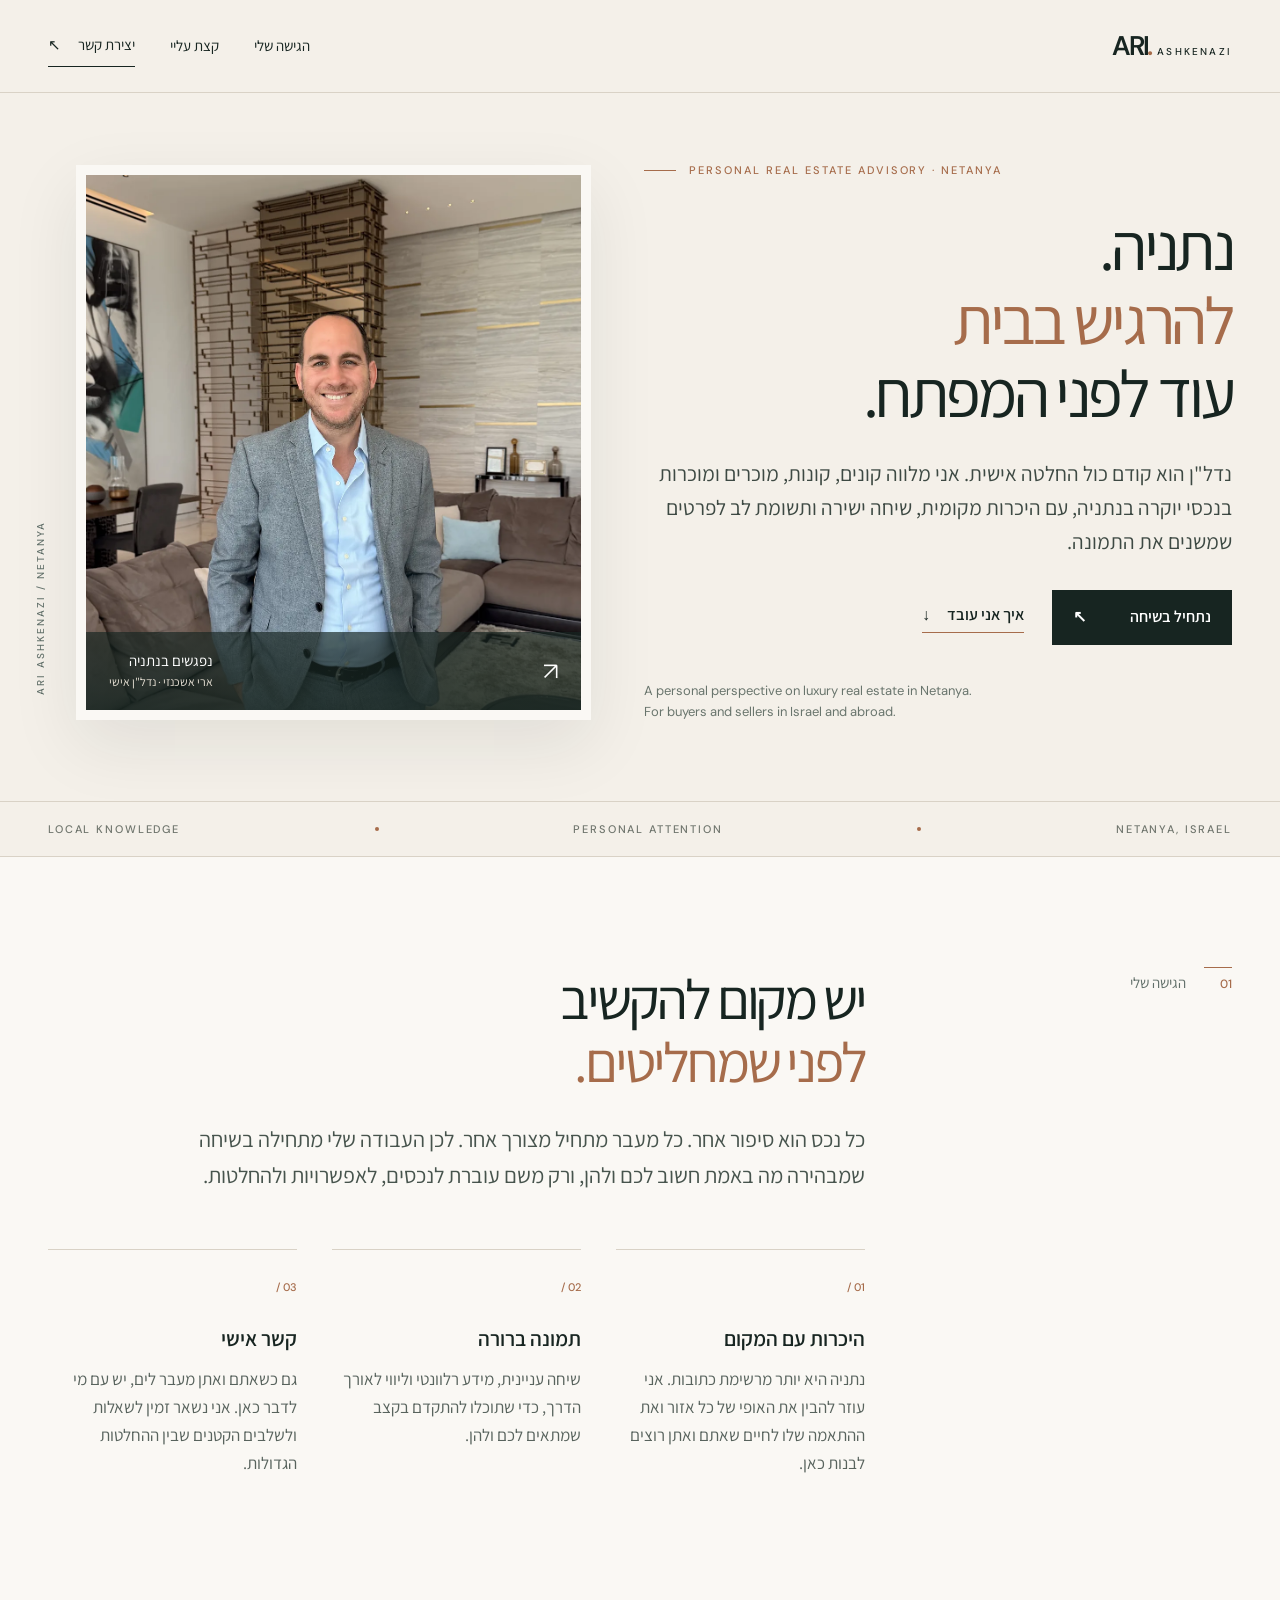
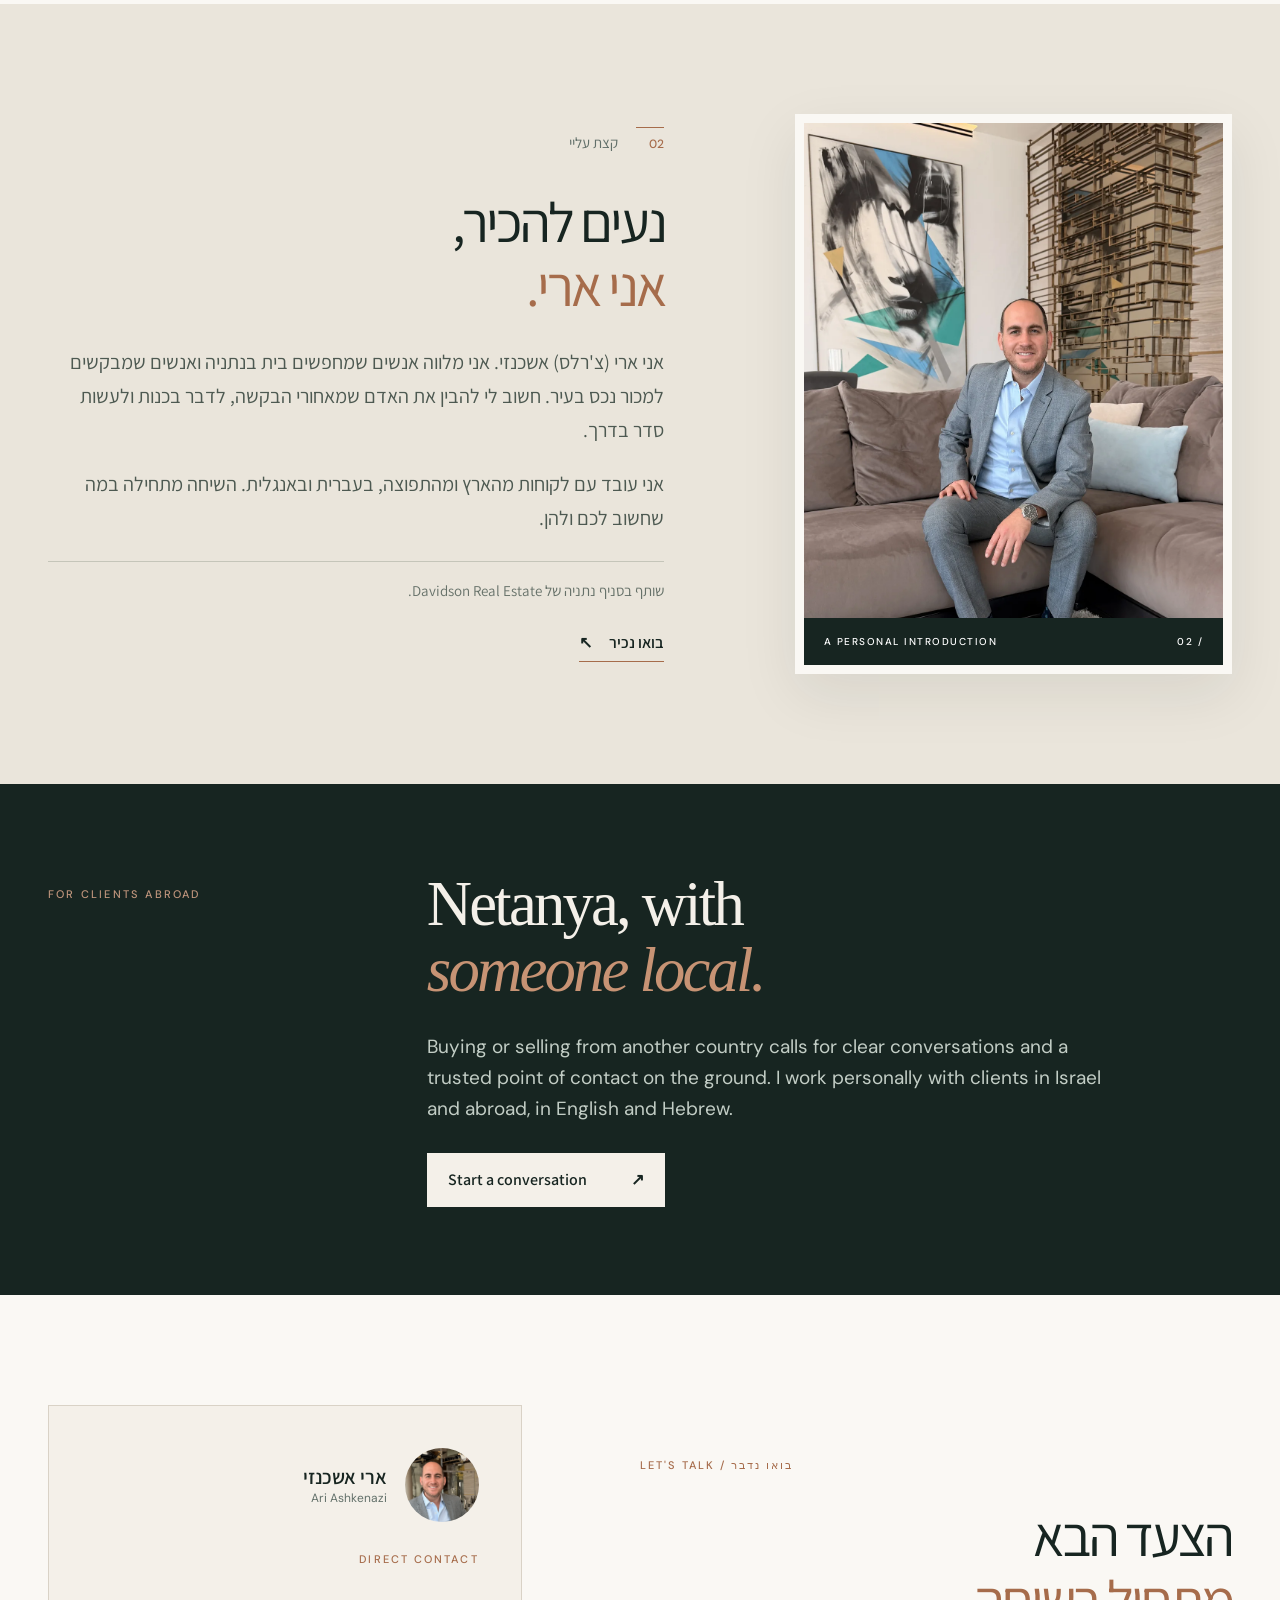
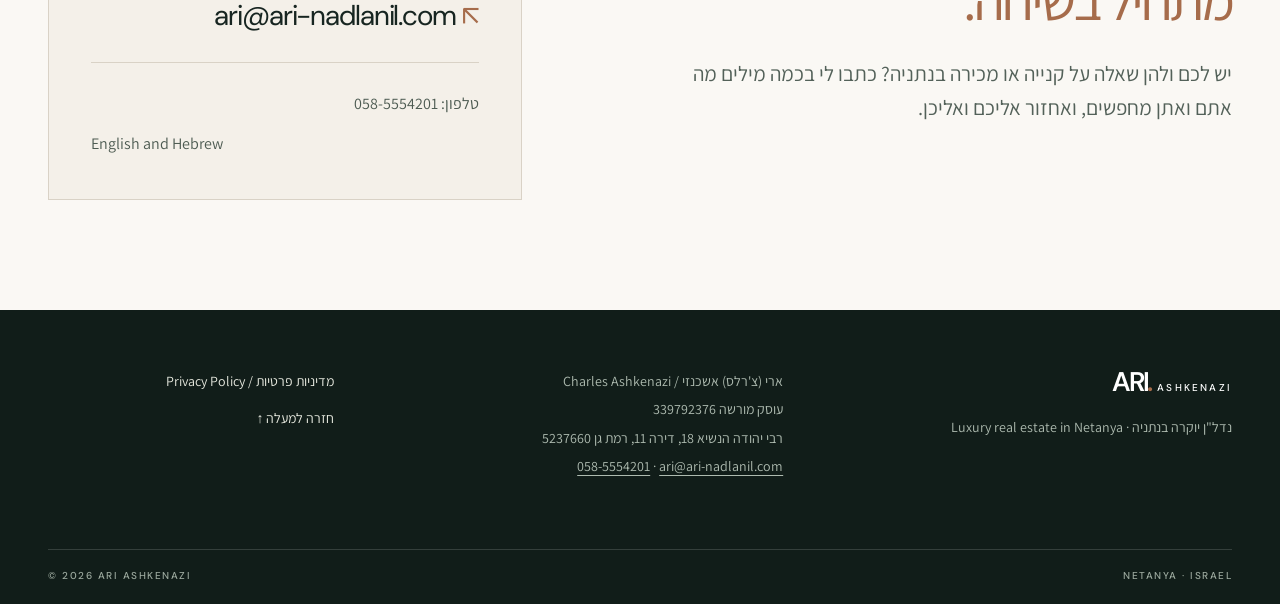
==== index.html @ 171559a0 "Initial site: ari-nadlanil.com (index, privacy, assets)" ====
<!doctype html>
<html lang="he" dir="rtl">
<head>
  <meta charset="utf-8">
  <meta name="viewport" content="width=device-width, initial-scale=1">
  <meta name="theme-color" content="#172521">
  <meta name="description" content="ארי (צ'רלס) אשכנזי - ליווי אישי בקנייה ובמכירה של נדל״ן יוקרה בנתניה. Charles Ashkenazi, luxury real estate in Netanya.">
  <title>ארי אשכנזי | נדל"ן יוקרה בנתניה</title>
  <link rel="stylesheet" href="assets/site.css">
</head>
<body>
  <a class="skip" href="#main">דילוג לתוכן</a>
  <header class="site-header">
    <div class="shell nav">
      <a class="wordmark" href="index.html" aria-label="ארי אשכנזי, עמוד הבית"><span>ARI<span class="mark-dot">.</span></span><small>ASHKENAZI</small></a>
      <nav aria-label="ניווט ראשי"><a href="#approach">הגישה שלי</a><a href="#about">קצת עליי</a><a href="#contact" class="nav-contact">יצירת קשר <span aria-hidden="true">↖</span></a></nav>
    </div>
  </header>

  <main id="main">
    <section class="hero shell" aria-labelledby="hero-title">
      <div class="hero-copy">
        <p class="eyebrow"><span class="eyebrow-line"></span> PERSONAL REAL ESTATE ADVISORY · NETANYA</p>
        <h1 id="hero-title">נתניה.<br><em>להרגיש בבית</em><br>עוד לפני המפתח.</h1>
        <p class="lead">נדל"ן הוא קודם כול החלטה אישית. אני מלווה קונים, קונות, מוכרים ומוכרות בנכסי יוקרה בנתניה, עם היכרות מקומית, שיחה ישירה ותשומת לב לפרטים שמשנים את התמונה.</p>
        <div class="hero-actions"><a class="button button-dark" href="mailto:ari@ari-nadlanil.com?subject=פנייה%20מאתר%20ארי%20אשכנזי">נתחיל בשיחה <span aria-hidden="true">↖</span></a><a class="text-link" href="#approach">איך אני עובד <span aria-hidden="true">↓</span></a></div>
        <p class="hero-english" lang="en" dir="ltr">A personal perspective on luxury real estate in Netanya.<br>For buyers and sellers in Israel and abroad.</p>
      </div>
      <div class="hero-art">
        <div class="photo-frame coast-frame">
          <img src="assets/ari-hero.webp" alt="ארי אשכנזי עומד ומחייך בחלל מגורים" width="1125" height="2000" fetchpriority="high">
          <div class="frame-caption"><span class="frame-icon" aria-hidden="true">↗</span><span>נפגשים בנתניה<br><small>ארי אשכנזי · נדל"ן אישי</small></span></div>
        </div>
        <div class="vertical-note" aria-hidden="true">ARI ASHKENAZI / NETANYA</div>
      </div>
    </section>

    <div class="ticker" aria-hidden="true"><div class="shell"><span>LOCAL KNOWLEDGE</span><i></i><span>PERSONAL ATTENTION</span><i></i><span>NETANYA, ISRAEL</span></div></div>

    <section class="intro section-pad" id="approach">
      <div class="shell intro-grid">
        <div class="section-label"><span>01</span><span>הגישה שלי</span></div>
        <div>
          <h2>יש מקום להקשיב<br><em>לפני שמחליטים.</em></h2>
          <p class="section-lead">כל נכס הוא סיפור אחר. כל מעבר מתחיל מצורך אחר. לכן העבודה שלי מתחילה בשיחה שמבהירה מה באמת חשוב לכם ולהן, ורק משם עוברת לנכסים, לאפשרויות ולהחלטות.</p>
          <div class="principles">
            <article><span class="principle-no">01 /</span><h3>היכרות עם המקום</h3><p>נתניה היא יותר מרשימת כתובות. אני עוזר להבין את האופי של כל אזור ואת ההתאמה שלו לחיים שאתם ואתן רוצים לבנות כאן.</p></article>
            <article><span class="principle-no">02 /</span><h3>תמונה ברורה</h3><p>שיחה עניינית, מידע רלוונטי וליווי לאורך הדרך, כדי שתוכלו להתקדם בקצב שמתאים לכם ולהן.</p></article>
            <article><span class="principle-no">03 /</span><h3>קשר אישי</h3><p>גם כשאתם ואתן מעבר לים, יש עם מי לדבר כאן. אני נשאר זמין לשאלות ולשלבים הקטנים שבין ההחלטות הגדולות.</p></article>
          </div>
        </div>
      </div>
    </section>

    <section class="about section-pad" id="about">
      <div class="shell about-grid">
        <div class="portrait-frame"><img src="assets/ari-about.webp" alt="ארי אשכנזי יושב בחלל מגורים" width="1125" height="2000" loading="lazy" decoding="async"><div class="portrait-foot">A PERSONAL INTRODUCTION <span>02 /</span></div></div>
        <div class="about-copy"><div class="section-label"><span>02</span><span>קצת עליי</span></div><h2>נעים להכיר,<br><em>אני ארי.</em></h2><p>אני ארי (צ'רלס) אשכנזי. אני מלווה אנשים שמחפשים בית בנתניה ואנשים שמבקשים למכור נכס בעיר. חשוב לי להבין את האדם שמאחורי הבקשה, לדבר בכנות ולעשות סדר בדרך.</p><p>אני עובד עם לקוחות מהארץ ומהתפוצה, בעברית ובאנגלית. השיחה מתחילה במה שחשוב לכם ולהן.</p><p class="affiliation">שותף בסניף נתניה של Davidson Real Estate.</p><a class="text-link" href="mailto:ari@ari-nadlanil.com?subject=היכרות%20עם%20ארי">בואו נכיר <span aria-hidden="true">↖</span></a></div>
      </div>
    </section>

    <section class="english-panel" lang="en" dir="ltr"><div class="shell english-grid"><span class="english-kicker">FOR CLIENTS ABROAD</span><div><h2>Netanya, with<br><em>someone local.</em></h2><p>Buying or selling from another country calls for clear conversations and a trusted point of contact on the ground. I work personally with clients in Israel and abroad, in English and Hebrew.</p><a href="mailto:ari@ari-nadlanil.com?subject=Netanya%20real%20estate%20inquiry" class="button button-light">Start a conversation <span aria-hidden="true">↗</span></a></div></div></section>

    <section class="contact section-pad" id="contact"><div class="shell contact-grid"><div><p class="eyebrow">LET'S TALK / בואו נדבר</p><h2>הצעד הבא<br><em>מתחיל בשיחה.</em></h2><p>יש לכם ולהן שאלה על קנייה או מכירה בנתניה? כתבו לי בכמה מילים מה אתם ואתן מחפשים, ואחזור אליכם ואליכן.</p></div><div class="contact-card"><div class="contact-person"><img src="assets/ari-contact.webp" alt="פורטרט של ארי אשכנזי" width="1350" height="1800" loading="lazy" decoding="async"><div><strong>ארי אשכנזי</strong><span lang="en">Ari Ashkenazi</span></div></div><span class="contact-card-label">DIRECT CONTACT</span><a class="contact-email" href="mailto:ari@ari-nadlanil.com">ari@ari-nadlanil.com <span aria-hidden="true">↖</span></a><div class="contact-rule"></div><span>טלפון: <a href="tel:+972585554201" dir="ltr">058-5554201</a></span><span lang="en" dir="ltr">English and Hebrew</span></div></div></section>
  </main>

  <footer class="site-footer"><div class="shell footer-grid"><div><a class="wordmark footer-mark" href="index.html"><span>ARI<span class="mark-dot">.</span></span><small>ASHKENAZI</small></a><p>נדל"ן יוקרה בנתניה · Luxury real estate in Netanya</p></div><div class="footer-legal"><p>ארי (צ'רלס) אשכנזי / Charles Ashkenazi</p><p>עוסק מורשה 339792376</p><p>רבי יהודה הנשיא 18, דירה 11, רמת גן 5237660</p><p><a href="mailto:ari@ari-nadlanil.com">ari@ari-nadlanil.com</a> · <a href="tel:+972585554201" dir="ltr">058-5554201</a></p></div><div class="footer-links"><a href="privacy.html">מדיניות פרטיות / Privacy Policy</a><a href="#main">חזרה למעלה ↑</a></div></div><div class="shell footer-bottom"><span>© 2026 ARI ASHKENAZI</span><span>NETANYA · ISRAEL</span></div></footer>
</body>
</html>
---- assets/site.css ----
@import url('https://fonts.googleapis.com/css2?family=Assistant:wght@300;400;500;600;700&family=DM+Sans:wght@400;500;600&display=swap');
:root{--paper:#f4f0e9;--paper2:#eae5db;--ink:#172521;--muted:#62706a;--copper:#a66c4b;--line:#d9d2c6;--white:#faf8f4}
*{box-sizing:border-box}
html{scroll-behavior:smooth}
body{margin:0;background:var(--paper);color:var(--ink);font:400 18px/1.65 Assistant,Arial,sans-serif;-webkit-font-smoothing:antialiased}
a{color:inherit;text-decoration:none}
a:focus-visible{outline:2px solid var(--copper);outline-offset:5px}
.skip{position:absolute;right:10px;top:-60px;z-index:20;background:var(--ink);color:#fff;padding:8px 14px}.skip:focus{top:10px}
.shell{width:min(100% - 96px,1336px);margin-inline:auto}
.site-header{border-bottom:1px solid var(--line);background:var(--paper);position:relative;z-index:2}
.nav{height:92px;display:flex;align-items:center;justify-content:space-between;gap:24px}
.wordmark{display:inline-flex;align-items:baseline;gap:6px;direction:ltr;font:600 27px/.9 'DM Sans',Arial,sans-serif;letter-spacing:-.085em;white-space:nowrap}
.wordmark small{font-size:10px;letter-spacing:.22em;font-weight:500;align-self:flex-end;margin-bottom:2px}
.mark-dot{color:var(--copper)}
.nav nav{display:flex;align-items:center;gap:35px;font-size:15px}.nav nav a:hover,.text-link:hover,.footer-links a:hover{text-decoration:underline;text-underline-offset:5px}
.nav-contact{border-bottom:1px solid var(--ink);padding:8px 0}.nav-contact span,.button span,.text-link span{margin-inline-start:14px}
.hero{display:grid;grid-template-columns:1.04fr .96fr;min-height:690px;gap:4.5%;align-items:center;padding-block:70px 78px}
.hero-copy{max-width:650px}.eyebrow{font:500 11px/1.4 'DM Sans',Arial,sans-serif;letter-spacing:.18em;direction:ltr;text-align:right;display:flex;align-items:center;gap:13px;color:var(--copper);margin:0 0 31px}.eyebrow-line{display:inline-block;width:32px;height:1px;background:var(--copper)}
h1,h2,h3,p{margin-top:0}h1,h2{font-weight:400;letter-spacing:-.055em}h1{font-size:clamp(58px,5.2vw,88px);line-height:1.1;margin-bottom:28px}h1 em,h2 em{font-style:normal;color:var(--copper)}
.lead{font-size:clamp(19px,1.65vw,23px);line-height:1.6;max-width:590px;color:#3d4943;margin-bottom:32px}
.hero-actions{display:flex;align-items:center;gap:28px;flex-wrap:wrap}.button{display:inline-flex;align-items:center;justify-content:space-between;gap:30px;padding:14px 21px;min-height:54px;font-size:16px;font-weight:600;transition:transform .2s,background .2s}.button:hover{transform:translateY(-2px)}.button-dark{background:var(--ink);color:#fff}.button-dark:hover{background:#30433b}.button-light{background:var(--paper);color:var(--ink)}.text-link{font-size:16px;font-weight:600;border-bottom:1px solid var(--copper);padding-bottom:4px}.hero-english{font:400 13px/1.65 'DM Sans',Arial,sans-serif;color:#69756d;margin:35px 0 0}
.hero-art{position:relative;padding-inline-end:28px}.photo-frame{height:555px;background:#d8d2c6;position:relative;overflow:hidden;border:10px solid var(--white);box-shadow:0 24px 65px #17252116}.photo-frame>img{width:100%;height:100%;display:block;object-fit:cover;object-position:center 45%}.frame-top{position:absolute;z-index:1;top:20px;left:22px;right:22px;display:flex;justify-content:space-between;font:500 10px 'DM Sans',Arial,sans-serif;letter-spacing:.13em;color:#fff;text-shadow:0 1px 4px #17252199;direction:ltr}.frame-caption{position:absolute;bottom:0;right:0;left:0;display:flex;align-items:center;justify-content:space-between;padding:19px 23px;background:linear-gradient(0deg,#172521d9,#172521ab);color:#fff;font-size:15px;line-height:1.35}.frame-caption small{color:#e4ded2;font-size:12px}.frame-icon{font:300 25px 'DM Sans',Arial,sans-serif}.vertical-note{position:absolute;left:-14px;bottom:25px;writing-mode:vertical-rl;transform:rotate(180deg);font:500 10px 'DM Sans',Arial,sans-serif;letter-spacing:.2em;color:var(--muted)}
.ticker{border-block:1px solid var(--line)}.ticker .shell{display:flex;align-items:center;justify-content:space-between;gap:20px;padding-block:20px;direction:ltr;font:500 11px 'DM Sans',Arial,sans-serif;letter-spacing:.17em;color:#6f756d}.ticker i{height:4px;width:4px;background:var(--copper);border-radius:50%}
.section-pad{padding-block:110px}.intro{background:var(--white)}.intro-grid{display:grid;grid-template-columns:25% 1fr;gap:6%}.section-label{display:flex;gap:18px;align-items:baseline;font-size:15px;color:var(--muted)}.section-label span:first-child{font:500 12px 'DM Sans',Arial,sans-serif;color:var(--copper);border-top:1px solid var(--copper);padding-top:8px;min-width:28px}
h2{font-size:clamp(48px,4.4vw,72px);line-height:1.13;margin-bottom:27px}.section-lead{font-size:22px;line-height:1.65;max-width:720px;color:#47544d}.principles{display:grid;grid-template-columns:repeat(3,1fr);gap:35px;margin-top:55px}.principles article{border-top:1px solid var(--line);padding-top:20px}.principle-no{font:500 11px 'DM Sans',Arial,sans-serif;color:var(--copper)}.principles h3{font-size:21px;font-weight:600;margin:23px 0 8px}.principles p{font-size:17px;color:#58635d;line-height:1.65}
.about{background:var(--paper2)}.about-grid{display:grid;grid-template-columns:.83fr 1.17fr;align-items:center;gap:11%}.portrait-frame{height:560px;background:#c5cabd;border:9px solid var(--white);box-shadow:0 20px 55px #17252116;display:flex;flex-direction:column;justify-content:space-between}.portrait-frame>img{display:block;width:100%;min-height:0;flex:1;object-fit:cover;object-position:center 34%}.portrait-foot{display:flex;justify-content:space-between;background:var(--ink);color:#fff;padding:17px 20px;direction:ltr;font:500 10px 'DM Sans',Arial,sans-serif;letter-spacing:.15em}.about-copy{max-width:650px}.about-copy .section-label{margin-bottom:35px}.about-copy p{font-size:20px;line-height:1.7;color:#4d5951}.about-copy .affiliation{font-size:15px;color:#667169;border-top:1px solid #c5c5b9;padding-top:16px;margin-top:26px}.about-copy .text-link{display:inline-block;margin-top:12px}
.english-panel{background:var(--ink);color:#f4f0e9;padding-block:88px}.english-grid{display:grid;grid-template-columns:27% 1fr;gap:5%}.english-kicker{font:500 11px 'DM Sans',Arial,sans-serif;letter-spacing:.2em;color:#bf957c;margin-top:15px}.english-panel h2{font:400 clamp(48px,4.9vw,76px)/1.05 Georgia,serif;letter-spacing:-.045em}.english-panel h2 em{color:#c79374;font-style:italic}.english-panel p{font:400 19px/1.65 'DM Sans',Arial,sans-serif;color:#c2cdc5;max-width:700px;margin-bottom:28px}
.contact{background:var(--white)}.contact-grid{display:grid;grid-template-columns:1fr .8fr;gap:10%;align-items:center}.contact h2{margin-bottom:25px}.contact p:not(.eyebrow){font-size:21px;color:#536159;max-width:570px}.contact-card{background:var(--paper);border:1px solid var(--line);padding:42px;display:flex;flex-direction:column;gap:13px;color:#4c5a51;font-size:16px}.contact-person{display:flex;align-items:center;gap:18px;margin-bottom:17px}.contact-person img{display:block;width:74px;height:74px;object-fit:cover;object-position:center 18%;border-radius:50%}.contact-person div{display:flex;flex-direction:column;line-height:1.25}.contact-person strong{font-size:20px;font-weight:600;color:var(--ink)}.contact-person span{font:400 12px 'DM Sans',Arial,sans-serif;color:var(--muted)}.contact-card-label{font:500 11px 'DM Sans',Arial,sans-serif;letter-spacing:.19em;color:var(--copper);margin-bottom:18px}.contact-email{font:400 clamp(18px,2.2vw,29px) 'DM Sans',Arial,sans-serif;letter-spacing:-.04em;overflow-wrap:anywhere;color:var(--ink);direction:ltr;text-align:right}.contact-email span{color:var(--copper)}.contact-rule{height:1px;background:var(--line);margin:15px 0}
.site-footer{background:#111d19;color:#e7e9df;padding:60px 0 22px}.footer-grid{display:grid;grid-template-columns:1.1fr 1.1fr .8fr;gap:55px}.footer-mark{color:#fff}.footer-grid p{font-size:14px;line-height:1.6;color:#aebbb0;margin:16px 0 0}.footer-legal p{margin:0 0 6px}.footer-legal a{text-decoration:underline;text-underline-offset:4px}.footer-links{display:flex;flex-direction:column;align-items:flex-start;gap:14px;font-size:14px}.footer-bottom{display:flex;justify-content:space-between;border-top:1px solid #ffffff26;margin-top:65px;padding-top:19px;font:500 10px 'DM Sans',Arial,sans-serif;letter-spacing:.15em;color:#9ca99e;direction:ltr}
.policy-hero{background:var(--ink);color:var(--white);padding:68px 0}.policy-hero-grid{display:grid;grid-template-columns:minmax(0,1fr) 185px;gap:65px;align-items:center}.policy-hero-grid>img{display:block;width:185px;height:245px;object-fit:cover;object-position:center 21%;border:5px solid #faf8f422}.policy-hero .eyebrow{color:#c79374}.policy-hero h1{margin-bottom:14px}.policy-hero p:not(.eyebrow){font-size:21px;color:#bdc9bf}.policy-lang{display:flex;gap:20px;margin-top:35px}.policy-lang a{border-bottom:1px solid #c79374;padding-bottom:4px;font-size:15px}.policy-content{padding-block:85px}.policy-content section{display:grid;grid-template-columns:25% 1fr;gap:6%;padding-bottom:85px}.policy-content section+section{border-top:1px solid var(--line);padding-top:85px}.policy-text{max-width:770px}.policy-text h2{font-size:43px;margin-bottom:2px}.policy-text h3{font-size:22px;font-weight:600;margin:34px 0 7px}.policy-text p{font-size:18px;line-height:1.75;color:#45524a;margin-bottom:15px}.policy-text a{text-decoration:underline;text-underline-offset:4px;color:#745039}.policy-date{color:#778279!important;font-size:15px!important;margin-bottom:32px!important}.policy-content #english .policy-text{font-family:'DM Sans',Arial,sans-serif}.policy-content #english .policy-text h2{font-family:Georgia,serif}.policy-content #english .policy-text h3{font-size:19px}.policy-content #english .policy-text p{font-size:16px}
@media(max-width:900px){.shell{width:min(100% - 48px,700px)}.nav{height:76px}.nav nav{gap:20px}.nav nav a:not(.nav-contact){display:none}.hero{grid-template-columns:1fr;gap:38px;padding-block:66px}.hero-copy{max-width:680px}.hero-art{padding-inline-end:15px}.photo-frame{height:470px}.intro-grid,.about-grid,.english-grid,.contact-grid,.policy-content section{grid-template-columns:1fr;gap:32px}.principles{gap:20px}.about-grid{gap:45px}.portrait-frame{max-width:550px}.footer-grid{grid-template-columns:1fr 1fr}.footer-links{grid-column:span 2;flex-direction:row}.section-pad{padding-block:80px}}
@media(max-width:600px){body{font-size:17px}.shell{width:calc(100% - 40px)}.nav{height:68px}.wordmark{font-size:23px}.wordmark small{font-size:8px}.nav nav{font-size:13px}.nav-contact span{margin-inline-start:4px}.hero{padding-block:43px 54px;gap:34px;min-height:0}.eyebrow{font-size:9px;letter-spacing:.13em;margin-bottom:23px}.eyebrow-line{width:20px}h1{font-size:clamp(49px,12.1vw,67px);line-height:1.08;margin-bottom:22px}.lead{font-size:19px;line-height:1.55}.hero-actions{gap:19px}.hero-english{font-size:12px;margin-top:28px}.hero-art{padding-inline-end:10px}.photo-frame{height:450px;border-width:6px}.frame-top{top:13px;left:12px;right:12px;font-size:8px}.frame-caption{padding:12px 14px;font-size:13px}.frame-caption small{font-size:11px}.vertical-note{font-size:8px;left:-9px}.ticker .shell{justify-content:center;padding-block:15px}.ticker span:nth-of-type(2),.ticker span:nth-of-type(3),.ticker i{display:none}.section-pad{padding-block:66px}.section-label{font-size:14px}h2{font-size:clamp(43px,10vw,58px)}.section-lead{font-size:19px}.principles{grid-template-columns:1fr;margin-top:31px;gap:12px}.principles h3{margin:12px 0 4px}.principles p{margin-bottom:8px}.portrait-frame{height:520px}.about-copy p{font-size:18px}.english-panel{padding-block:66px}.english-panel h2{font-size:50px}.english-panel p{font-size:16px}.contact p:not(.eyebrow){font-size:19px}.contact-card{padding:25px}.contact-email{font-size:18px}.footer-grid{grid-template-columns:1fr;gap:28px}.footer-links{grid-column:auto;flex-direction:column}.footer-bottom{margin-top:40px}.policy-hero{padding:45px 0}.policy-hero-grid{grid-template-columns:minmax(0,1fr) 85px;gap:15px}.policy-hero-grid>img{width:85px;height:125px;border-width:3px}.policy-hero h1{font-size:44px}.policy-hero p:not(.eyebrow){font-size:16px}.policy-content{padding-block:55px}.policy-content section{gap:22px;padding-bottom:60px}.policy-content section+section{padding-top:60px}.policy-text h2{font-size:37px}.policy-text h3{font-size:20px}.policy-text p{font-size:17px}.policy-content #english .policy-text p{font-size:15px}}
@media(prefers-reduced-motion:reduce){html{scroll-behavior:auto}.button{transition:none}}
@media(max-width:600px){.hero-art{order:-1}}
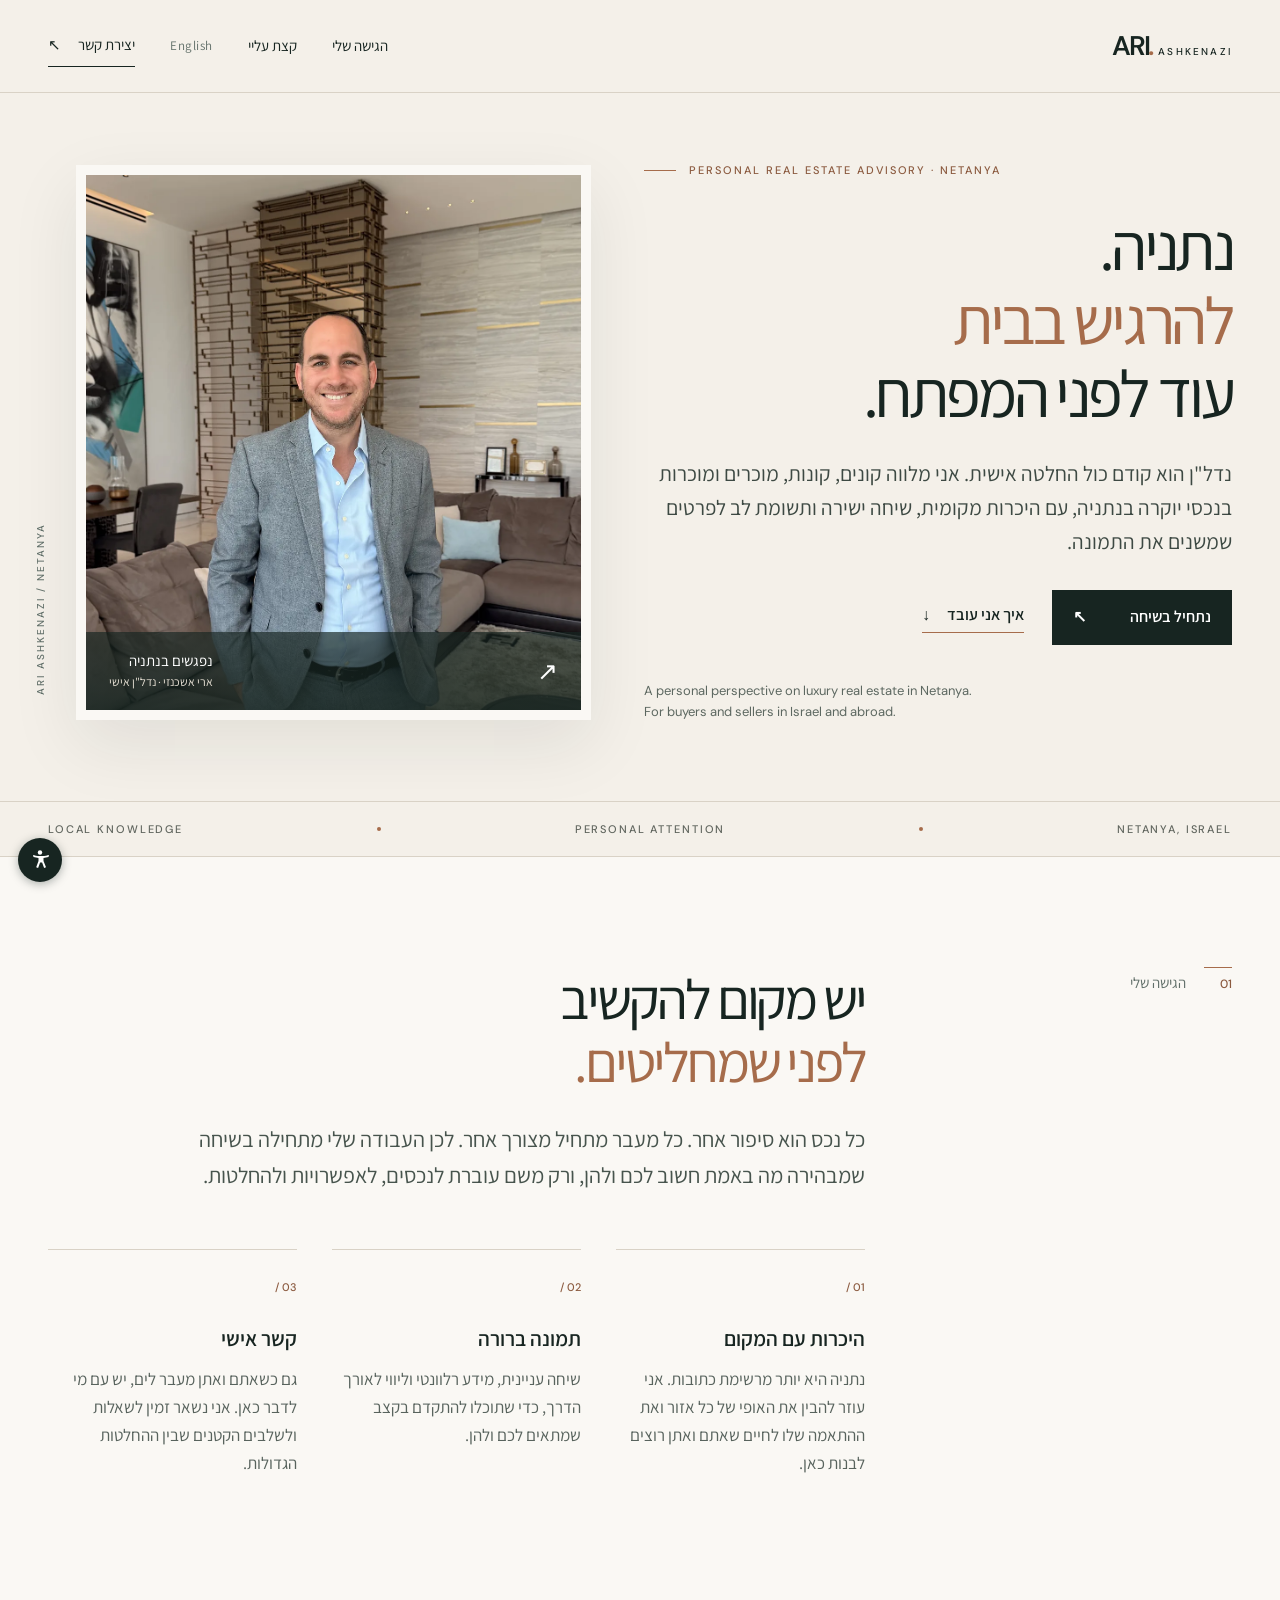
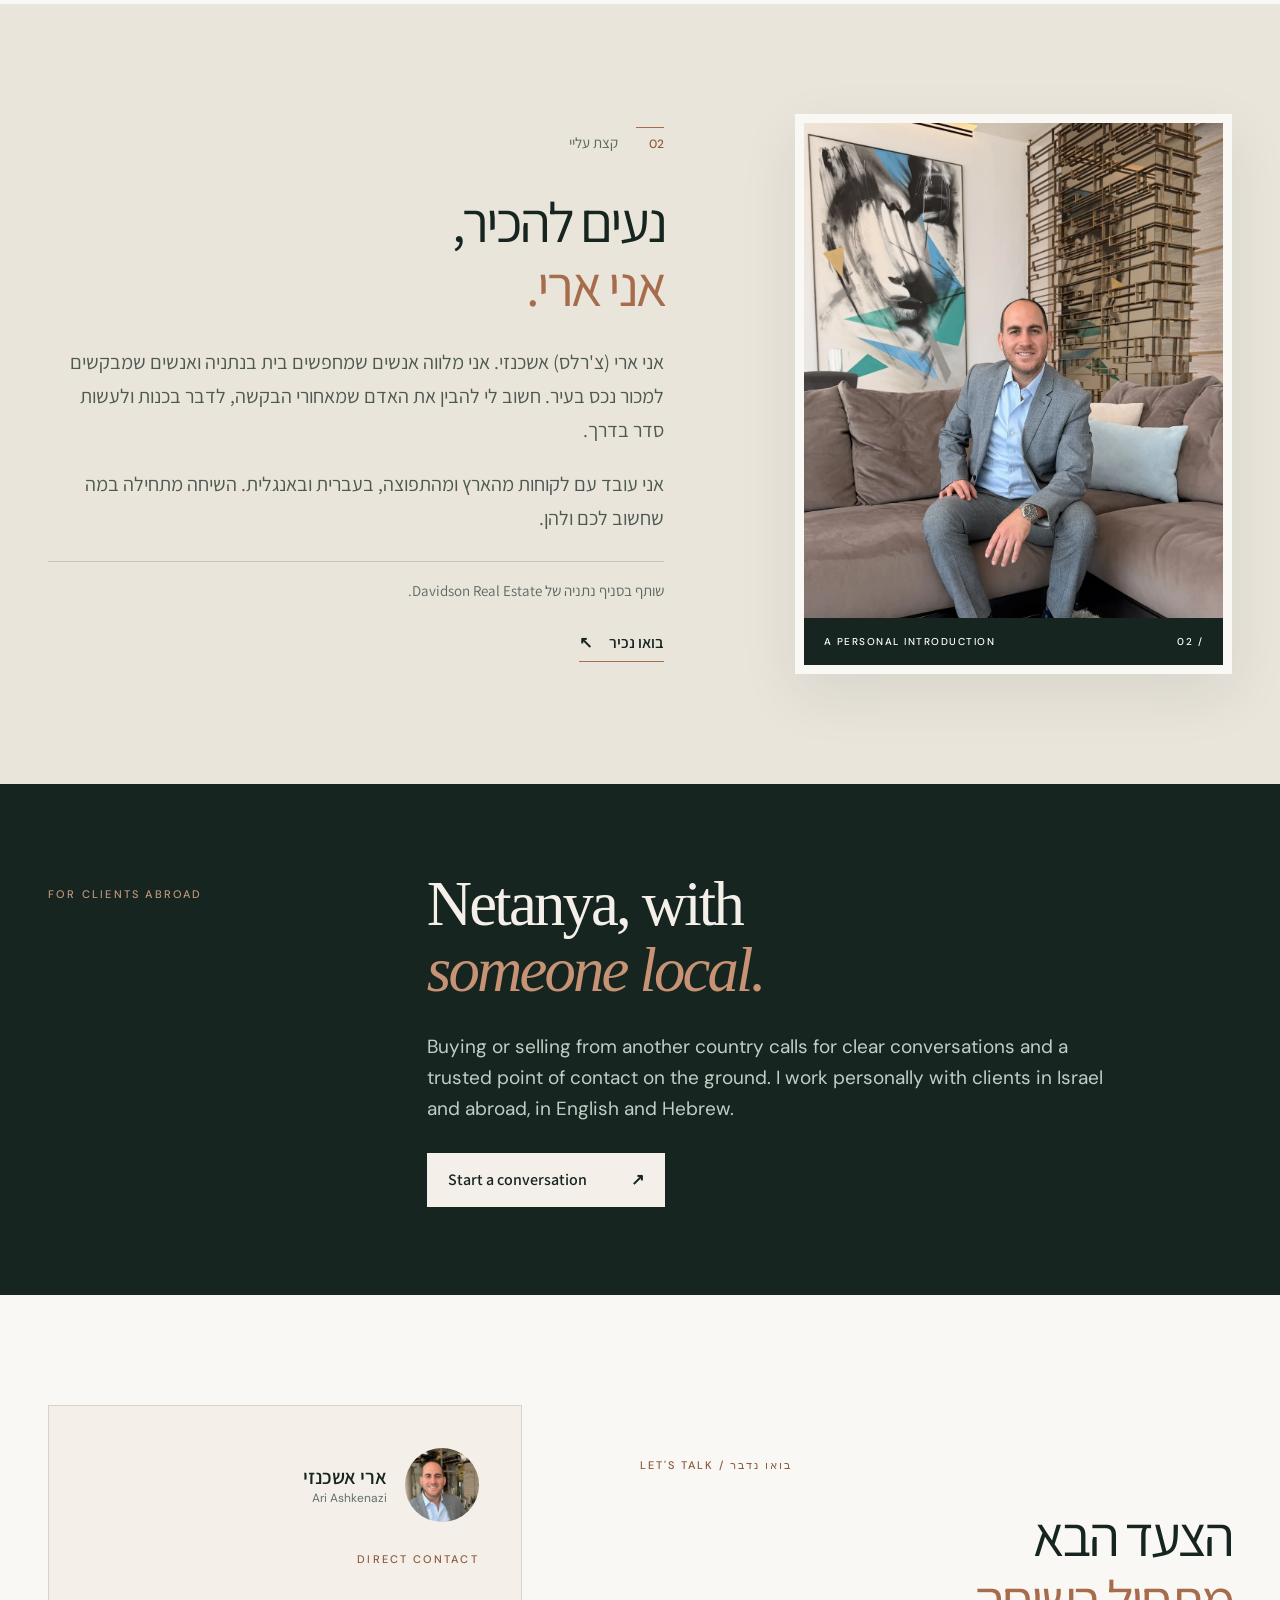
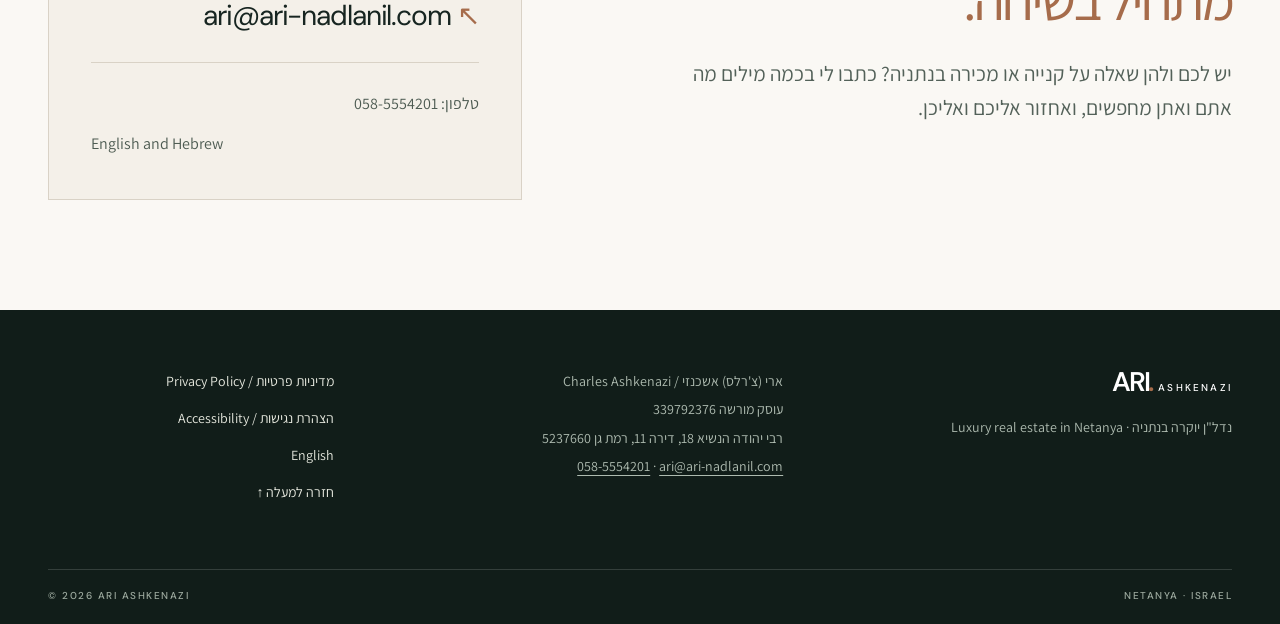
==== commit 7a7f20bd: "Site v2 phase A: English page, accessibility statement, privacy update, local fonts, 404, sitemap, r" ====
--- a/index.html
+++ b/index.html
@@ -6,14 +6,173 @@
   <meta name="theme-color" content="#172521">
   <meta name="description" content="ארי (צ'רלס) אשכנזי - ליווי אישי בקנייה ובמכירה של נדל״ן יוקרה בנתניה. Charles Ashkenazi, luxury real estate in Netanya.">
   <title>ארי אשכנזי | נדל"ן יוקרה בנתניה</title>
+  <link rel="canonical" href="https://ari-nadlanil.com/">
+  <link rel="alternate" hreflang="he" href="https://ari-nadlanil.com/">
+  <link rel="alternate" hreflang="en" href="https://ari-nadlanil.com/en/">
+  <link rel="alternate" hreflang="x-default" href="https://ari-nadlanil.com/">
+  <meta property="og:type" content="website">
+  <meta property="og:site_name" content="Ari Ashkenazi">
+  <meta property="og:title" content="ארי אשכנזי | נדל&quot;ן יוקרה בנתניה">
+  <meta property="og:description" content="נתניה. להרגיש בבית עוד לפני המפתח. ליווי אישי בקנייה ובמכירה של נדל&quot;ן יוקרה בנתניה.">
+  <meta property="og:url" content="https://ari-nadlanil.com/">
+  <meta property="og:image" content="https://ari-nadlanil.com/assets/ari-hero.webp">
+  <meta property="og:locale" content="he_IL">
+  <meta property="og:locale:alternate" content="en_US">
+  <script type="application/ld+json">
+  {
+    "@context": "https://schema.org",
+    "@type": "RealEstateAgent",
+    "name": "ארי (צ'רלס) אשכנזי",
+    "alternateName": "Ari (Charles) Ashkenazi",
+    "url": "https://ari-nadlanil.com/",
+    "image": "https://ari-nadlanil.com/assets/ari-hero.webp",
+    "email": "ari@ari-nadlanil.com",
+    "telephone": "+972-58-555-4201",
+    "areaServed": {"@type": "City", "name": "Netanya", "containedInPlace": {"@type": "Country", "name": "Israel"}},
+    "knowsLanguage": ["he", "en"],
+    "address": {"@type": "PostalAddress", "streetAddress": "רבי יהודה הנשיא 18, דירה 11", "addressLocality": "רמת גן", "postalCode": "5237660", "addressCountry": "IL"}
+  }
+  </script>
   <link rel="stylesheet" href="assets/site.css">
+<!-- AIOS 20/10/2026: negishut v1.0.0 (Brain, 3e2d01d3f9) with site colors; EN pages get English labels and ltr.
+     ═══════════════════════════════════════════════════════════════════
+     ערכת נגישות לדפי נחיתה - קטע הקוד שמדביקים בכל דף
+     מדביקים פעם אחת בתוך <head> של כל דף באתר.
+     אחרי הרצת setup.py השתמשו בקובץ output/a11y-snippet-ready.html
+
+     Zero-impact by default (Eden's directive, page-standard.md):
+     - Regular visitors see ONLY a small round a11y button (bottom-left).
+     - Focus outline appears via :focus-visible - keyboard users only.
+     - Skip-link hidden until keyboard-focused.
+     - All visual adjustments (text size / contrast / links / motion /
+       readable font) apply ONLY when chosen; saved in localStorage.
+     - The menu links to the accessibility statement (legal requirement).
+     ═══════════════════════════════════════════════════════════════════ -->
+<style>
+  /* Keyboard-only focus - mouse users never see this */
+  :focus-visible { outline: 3px solid #a66c4b !important; outline-offset: 2px !important; border-radius: 4px; }
+  /* Skip link - visible only on keyboard focus */
+  .brain-skip { position: fixed; top: -60px; right: 12px; z-index: 100000; background: #172521; color: #fff;
+    padding: 10px 18px; border-radius: 10px; font-size: 15px; text-decoration: none; transition: top .15s; }
+  .brain-skip:focus { top: 12px; }
+  /* Opt-in modes */
+  html.a11y-fs1 body { zoom: 1.12; } html.a11y-fs2 body { zoom: 1.25; }
+  html.a11y-contrast { filter: contrast(1.25); }
+  html.a11y-links a { text-decoration: underline !important; font-weight: 700 !important; }
+  html.a11y-nomotion *, html.a11y-nomotion *::before, html.a11y-nomotion *::after {
+    animation: none !important; transition: none !important; scroll-behavior: auto !important; }
+  html.a11y-font body, html.a11y-font body * { font-family: Arial, Helvetica, sans-serif !important; }
+  /* The button + menu */
+  #brain-a11y-btn { position: fixed; bottom: 18px; left: 18px; z-index: 99999; width: 44px; height: 44px;
+    border-radius: 50%; border: none; cursor: pointer; background: #172521; color: #fff;
+    display: flex; align-items: center; justify-content: center; box-shadow: 0 2px 10px rgba(23,37,33,.35); padding: 0; }
+  #brain-a11y-btn:hover { background: #a66c4b; }
+  #brain-a11y-menu { position: fixed; bottom: 72px; left: 18px; z-index: 99999; background: #fff; color: #172521;
+    border-radius: 14px; box-shadow: 0 6px 30px rgba(23,37,33,.25); padding: 14px; width: 230px; display: none;
+    direction: rtl; text-align: right; font-family: Arial, sans-serif; font-size: 14px; }
+  #brain-a11y-menu.open { display: block; }
+  #brain-a11y-menu h2 { font-size: 15px; margin: 0 0 10px; }
+  #brain-a11y-menu button { display: block; width: 100%; margin: 4px 0; padding: 8px 10px; border-radius: 8px;
+    border: 1px solid #d9d2c6; background: #f4f0e9; cursor: pointer; font-size: 13px; text-align: right; color: #172521; }
+  #brain-a11y-menu button[aria-pressed="true"] { background: #a66c4b; color: #fff; border-color: #a66c4b; }
+  #brain-a11y-menu a { display: block; margin-top: 10px; font-size: 12px; color: #a66c4b; }
+</style>
+<script>
+(function () {
+  var MODES = [
+    ["fs", "הגדלת טקסט", 2],            // cycles: off → fs1 → fs2
+    ["contrast", "ניגודיות מוגברת", 1],
+    ["links", "הדגשת קישורים", 1],
+    ["nomotion", "עצירת אנימציות", 1],
+    ["font", "גופן קריא", 1]
+  ];
+  var KEY = "brain_a11y";
+
+  function state() { try { return JSON.parse(localStorage.getItem(KEY) || "{}"); } catch (e) { return {}; } }
+  function apply(s) {
+    var h = document.documentElement;
+    h.classList.toggle("a11y-fs1", s.fs === 1); h.classList.toggle("a11y-fs2", s.fs === 2);
+    ["contrast", "links", "nomotion", "font"].forEach(function (m) { h.classList.toggle("a11y-" + m, !!s[m]); });
+  }
+
+  function build() {
+    if (document.getElementById("brain-a11y-btn")) return; // pasted twice - once is enough
+    // Skip link (target: <main> or first <h1>'s section)
+    if (!document.getElementById("brain-main")) {
+      var m = document.querySelector("main") || document.querySelector("h1");
+      if (m) m.id = m.id || "brain-main";
+    }
+    var skip = document.createElement("a");
+    skip.className = "brain-skip"; skip.href = "#" + ((document.querySelector("main,h1") || {}).id || "brain-main");
+    skip.textContent = "דילוג לתוכן"; document.body.prepend(skip);
+
+    var btn = document.createElement("button");
+    btn.id = "brain-a11y-btn"; btn.setAttribute("aria-label", "פתיחת תפריט נגישות");
+    btn.setAttribute("aria-expanded", "false"); btn.setAttribute("aria-controls", "brain-a11y-menu");
+    btn.innerHTML = '<svg width="24" height="24" viewBox="0 0 24 24" fill="none" aria-hidden="true"><circle cx="12" cy="4.5" r="2.2" fill="currentColor"/><path d="M12 8c-3 0-5.5-.6-7-1l.5 2c1.5.5 3.5.8 5 .9v3.1l-2.3 6.2 1.9.8 2-5.5h-.2 2.2l2 5.5 1.9-.8L15.5 13V9.9c1.5-.1 3.5-.4 5-.9l.5-2c-1.5.4-4 1-7 1h-2z" fill="currentColor"/></svg>';
+
+    var menu = document.createElement("div");
+    menu.id = "brain-a11y-menu"; menu.setAttribute("role", "dialog"); menu.setAttribute("aria-label", "אפשרויות נגישות");
+    menu.innerHTML = "<h2>נגישות</h2>";
+    MODES.forEach(function (mode) {
+      var b = document.createElement("button");
+      b.textContent = mode[1]; b.dataset.mode = mode[0]; b.setAttribute("aria-pressed", "false");
+      b.onclick = function () {
+        var s = state();
+        if (mode[0] === "fs") { s.fs = ((s.fs || 0) + 1) % 3; b.setAttribute("aria-pressed", s.fs ? "true" : "false"); }
+        else { s[mode[0]] = !s[mode[0]]; b.setAttribute("aria-pressed", s[mode[0]] ? "true" : "false"); }
+        localStorage.setItem(KEY, JSON.stringify(s)); apply(s);
+      };
+      menu.appendChild(b);
+    });
+    var reset = document.createElement("button");
+    reset.textContent = "איפוס"; reset.onclick = function () { localStorage.removeItem(KEY); apply({});
+      menu.querySelectorAll("[aria-pressed]").forEach(function (b) { b.setAttribute("aria-pressed", "false"); }); };
+    menu.appendChild(reset);
+    var link = document.createElement("a");
+    link.href = "https://ari-nadlanil.com/negishut.html"; link.textContent = "הצהרת נגישות";
+    menu.appendChild(link);
+
+    // Permanent text link in the page footer (legal best practice: the statement
+    // must be reachable even if this widget fails to load elsewhere). Inherits
+    // the footer's own styling - visually just one more footer word.
+    var foot = document.querySelector("footer");
+    if (foot && !foot.querySelector('a[href*="negishut"]')) {
+      var fl = document.createElement("a");
+      fl.href = "https://ari-nadlanil.com/negishut.html"; fl.textContent = "הצהרת נגישות";
+      fl.style.color = "inherit"; fl.style.marginRight = "6px";
+      foot.appendChild(document.createTextNode(" · "));
+      foot.appendChild(fl);
+    }
+
+    btn.onclick = function () {
+      var open = menu.classList.toggle("open");
+      btn.setAttribute("aria-expanded", open ? "true" : "false");
+    };
+    document.addEventListener("keydown", function (e) {
+      if (e.key === "Escape" && menu.classList.contains("open")) { menu.classList.remove("open"); btn.setAttribute("aria-expanded", "false"); btn.focus(); }
+    });
+    document.body.appendChild(btn); document.body.appendChild(menu);
+
+    // Restore saved prefs + reflect on buttons
+    var s = state(); apply(s);
+    menu.querySelectorAll("[data-mode]").forEach(function (b) {
+      var m = b.dataset.mode;
+      b.setAttribute("aria-pressed", (m === "fs" ? !!s.fs : !!s[m]) ? "true" : "false");
+    });
+  }
+
+  if (document.readyState === "loading") document.addEventListener("DOMContentLoaded", build);
+  else build();
+})();
+</script>
 </head>
 <body>
   <a class="skip" href="#main">דילוג לתוכן</a>
   <header class="site-header">
     <div class="shell nav">
       <a class="wordmark" href="index.html" aria-label="ארי אשכנזי, עמוד הבית"><span>ARI<span class="mark-dot">.</span></span><small>ASHKENAZI</small></a>
-      <nav aria-label="ניווט ראשי"><a href="#approach">הגישה שלי</a><a href="#about">קצת עליי</a><a href="#contact" class="nav-contact">יצירת קשר <span aria-hidden="true">↖</span></a></nav>
+      <nav aria-label="ניווט ראשי"><a href="#approach">הגישה שלי</a><a href="#about">קצת עליי</a><a href="en/" lang="en" hreflang="en" class="lang-switch">English</a><a href="#contact" class="nav-contact">יצירת קשר <span aria-hidden="true">↖</span></a></nav>
     </div>
   </header>
 
@@ -64,6 +223,6 @@
     <section class="contact section-pad" id="contact"><div class="shell contact-grid"><div><p class="eyebrow">LET'S TALK / בואו נדבר</p><h2>הצעד הבא<br><em>מתחיל בשיחה.</em></h2><p>יש לכם ולהן שאלה על קנייה או מכירה בנתניה? כתבו לי בכמה מילים מה אתם ואתן מחפשים, ואחזור אליכם ואליכן.</p></div><div class="contact-card"><div class="contact-person"><img src="assets/ari-contact.webp" alt="פורטרט של ארי אשכנזי" width="1350" height="1800" loading="lazy" decoding="async"><div><strong>ארי אשכנזי</strong><span lang="en">Ari Ashkenazi</span></div></div><span class="contact-card-label">DIRECT CONTACT</span><a class="contact-email" href="mailto:ari@ari-nadlanil.com">ari@ari-nadlanil.com <span aria-hidden="true">↖</span></a><div class="contact-rule"></div><span>טלפון: <a href="tel:+972585554201" dir="ltr">058-5554201</a></span><span lang="en" dir="ltr">English and Hebrew</span></div></div></section>
   </main>
 
-  <footer class="site-footer"><div class="shell footer-grid"><div><a class="wordmark footer-mark" href="index.html"><span>ARI<span class="mark-dot">.</span></span><small>ASHKENAZI</small></a><p>נדל"ן יוקרה בנתניה · Luxury real estate in Netanya</p></div><div class="footer-legal"><p>ארי (צ'רלס) אשכנזי / Charles Ashkenazi</p><p>עוסק מורשה 339792376</p><p>רבי יהודה הנשיא 18, דירה 11, רמת גן 5237660</p><p><a href="mailto:ari@ari-nadlanil.com">ari@ari-nadlanil.com</a> · <a href="tel:+972585554201" dir="ltr">058-5554201</a></p></div><div class="footer-links"><a href="privacy.html">מדיניות פרטיות / Privacy Policy</a><a href="#main">חזרה למעלה ↑</a></div></div><div class="shell footer-bottom"><span>© 2026 ARI ASHKENAZI</span><span>NETANYA · ISRAEL</span></div></footer>
+  <footer class="site-footer"><div class="shell footer-grid"><div><a class="wordmark footer-mark" href="index.html"><span>ARI<span class="mark-dot">.</span></span><small>ASHKENAZI</small></a><p>נדל"ן יוקרה בנתניה · Luxury real estate in Netanya</p></div><div class="footer-legal"><p>ארי (צ'רלס) אשכנזי / Charles Ashkenazi</p><p>עוסק מורשה 339792376</p><p>רבי יהודה הנשיא 18, דירה 11, רמת גן 5237660</p><p><a href="mailto:ari@ari-nadlanil.com">ari@ari-nadlanil.com</a> · <a href="tel:+972585554201" dir="ltr">058-5554201</a></p></div><div class="footer-links"><a href="privacy.html">מדיניות פרטיות / Privacy Policy</a><a href="negishut.html">הצהרת נגישות / Accessibility</a><a href="en/" lang="en" hreflang="en">English</a><a href="#main">חזרה למעלה ↑</a></div></div><div class="shell footer-bottom"><span>© 2026 ARI ASHKENAZI</span><span>NETANYA · ISRAEL</span></div></footer>
 </body>
 </html>
--- a/assets/site.css
+++ b/assets/site.css
@@ -1,4 +1,9 @@
-@import url('https://fonts.googleapis.com/css2?family=Assistant:wght@300;400;500;600;700&family=DM+Sans:wght@400;500;600&display=swap');
+/* Fonts self-hosted (OFL, see fonts/OFL.txt) - no request to Google */
+@font-face{font-family:'Assistant';font-style:normal;font-weight:300 700;font-display:swap;src:url('fonts/assistant-hebrew.woff2') format('woff2');unicode-range:U+0307-0308, U+0590-05FF, U+200C-2010, U+20AA, U+25CC, U+FB1D-FB4F}
+@font-face{font-family:'Assistant';font-style:normal;font-weight:300 700;font-display:swap;src:url('fonts/assistant-latin-ext.woff2') format('woff2');unicode-range:U+0100-02BA, U+02BD-02C5, U+02C7-02CC, U+02CE-02D7, U+02DD-02FF, U+0304, U+0308, U+0329, U+1D00-1DBF, U+1E00-1E9F, U+1EF2-1EFF, U+2020, U+20A0-20AB, U+20AD-20C4, U+2113, U+2C60-2C7F, U+A720-A7FF}
+@font-face{font-family:'Assistant';font-style:normal;font-weight:300 700;font-display:swap;src:url('fonts/assistant-latin.woff2') format('woff2');unicode-range:U+0000-00FF, U+0131, U+0152-0153, U+02BB-02BC, U+02C6, U+02DA, U+02DC, U+0304, U+0308, U+0329, U+2000-206F, U+20AC, U+2122, U+2191, U+2193, U+2212, U+2215, U+FEFF, U+FFFD}
+@font-face{font-family:'DM Sans';font-style:normal;font-weight:400 600;font-display:swap;src:url('fonts/dmsans-latin-ext.woff2') format('woff2');unicode-range:U+0100-02BA, U+02BD-02C5, U+02C7-02CC, U+02CE-02D7, U+02DD-02FF, U+0304, U+0308, U+0329, U+1D00-1DBF, U+1E00-1E9F, U+1EF2-1EFF, U+2020, U+20A0-20AB, U+20AD-20C4, U+2113, U+2C60-2C7F, U+A720-A7FF}
+@font-face{font-family:'DM Sans';font-style:normal;font-weight:400 600;font-display:swap;src:url('fonts/dmsans-latin.woff2') format('woff2');unicode-range:U+0000-00FF, U+0131, U+0152-0153, U+02BB-02BC, U+02C6, U+02DA, U+02DC, U+0304, U+0308, U+0329, U+2000-206F, U+20AC, U+2122, U+2191, U+2193, U+2212, U+2215, U+FEFF, U+FFFD}
 :root{--paper:#f4f0e9;--paper2:#eae5db;--ink:#172521;--muted:#62706a;--copper:#a66c4b;--line:#d9d2c6;--white:#faf8f4}
 *{box-sizing:border-box}
 html{scroll-behavior:smooth}
@@ -32,3 +37,21 @@
 @media(max-width:600px){body{font-size:17px}.shell{width:calc(100% - 40px)}.nav{height:68px}.wordmark{font-size:23px}.wordmark small{font-size:8px}.nav nav{font-size:13px}.nav-contact span{margin-inline-start:4px}.hero{padding-block:43px 54px;gap:34px;min-height:0}.eyebrow{font-size:9px;letter-spacing:.13em;margin-bottom:23px}.eyebrow-line{width:20px}h1{font-size:clamp(49px,12.1vw,67px);line-height:1.08;margin-bottom:22px}.lead{font-size:19px;line-height:1.55}.hero-actions{gap:19px}.hero-english{font-size:12px;margin-top:28px}.hero-art{padding-inline-end:10px}.photo-frame{height:450px;border-width:6px}.frame-top{top:13px;left:12px;right:12px;font-size:8px}.frame-caption{padding:12px 14px;font-size:13px}.frame-caption small{font-size:11px}.vertical-note{font-size:8px;left:-9px}.ticker .shell{justify-content:center;padding-block:15px}.ticker span:nth-of-type(2),.ticker span:nth-of-type(3),.ticker i{display:none}.section-pad{padding-block:66px}.section-label{font-size:14px}h2{font-size:clamp(43px,10vw,58px)}.section-lead{font-size:19px}.principles{grid-template-columns:1fr;margin-top:31px;gap:12px}.principles h3{margin:12px 0 4px}.principles p{margin-bottom:8px}.portrait-frame{height:520px}.about-copy p{font-size:18px}.english-panel{padding-block:66px}.english-panel h2{font-size:50px}.english-panel p{font-size:16px}.contact p:not(.eyebrow){font-size:19px}.contact-card{padding:25px}.contact-email{font-size:18px}.footer-grid{grid-template-columns:1fr;gap:28px}.footer-links{grid-column:auto;flex-direction:column}.footer-bottom{margin-top:40px}.policy-hero{padding:45px 0}.policy-hero-grid{grid-template-columns:minmax(0,1fr) 85px;gap:15px}.policy-hero-grid>img{width:85px;height:125px;border-width:3px}.policy-hero h1{font-size:44px}.policy-hero p:not(.eyebrow){font-size:16px}.policy-content{padding-block:55px}.policy-content section{gap:22px;padding-bottom:60px}.policy-content section+section{padding-top:60px}.policy-text h2{font-size:37px}.policy-text h3{font-size:20px}.policy-text p{font-size:17px}.policy-content #english .policy-text p{font-size:15px}}
 @media(prefers-reduced-motion:reduce){html{scroll-behavior:auto}.button{transition:none}}
 @media(max-width:600px){.hero-art{order:-1}}
+/* v2 (20/10/2026): English pages (dir=ltr) + language switch */
+.lang-switch{font-size:13px;letter-spacing:.04em;color:var(--muted)}
+.lang-switch:hover{color:var(--ink)}
+@media(max-width:900px){.nav nav a.lang-switch{display:inline}}
+html[dir=ltr] body{font-family:'DM Sans',Assistant,Arial,sans-serif}
+html[dir=ltr] h1,html[dir=ltr] h2{letter-spacing:-.04em}
+[dir=ltr] .skip{right:auto;left:10px}
+[dir=ltr] .eyebrow,[dir=ltr] .contact-email{text-align:left}
+[dir=ltr] .vertical-note{left:auto;right:-14px;transform:none}
+@media(max-width:600px){[dir=ltr] .vertical-note{left:auto;right:-9px}}
+/* the site has its own .skip link - hide the widget's duplicate */
+.brain-skip{display:none!important}
+/* v2 (20/10/2026): WCAG 2.0 AA contrast (axe-core 4.10.2) - small text only, large headings keep the original copper */
+.eyebrow,.section-label span:first-child,.principle-no,.contact-card-label{color:#8b5a3f}
+.policy-date{color:#5f6860!important}
+.ticker .shell{color:#61665f}
+.hero-english{color:#5d6861}
+.about .section-label,.about-copy .affiliation{color:#5b6862}
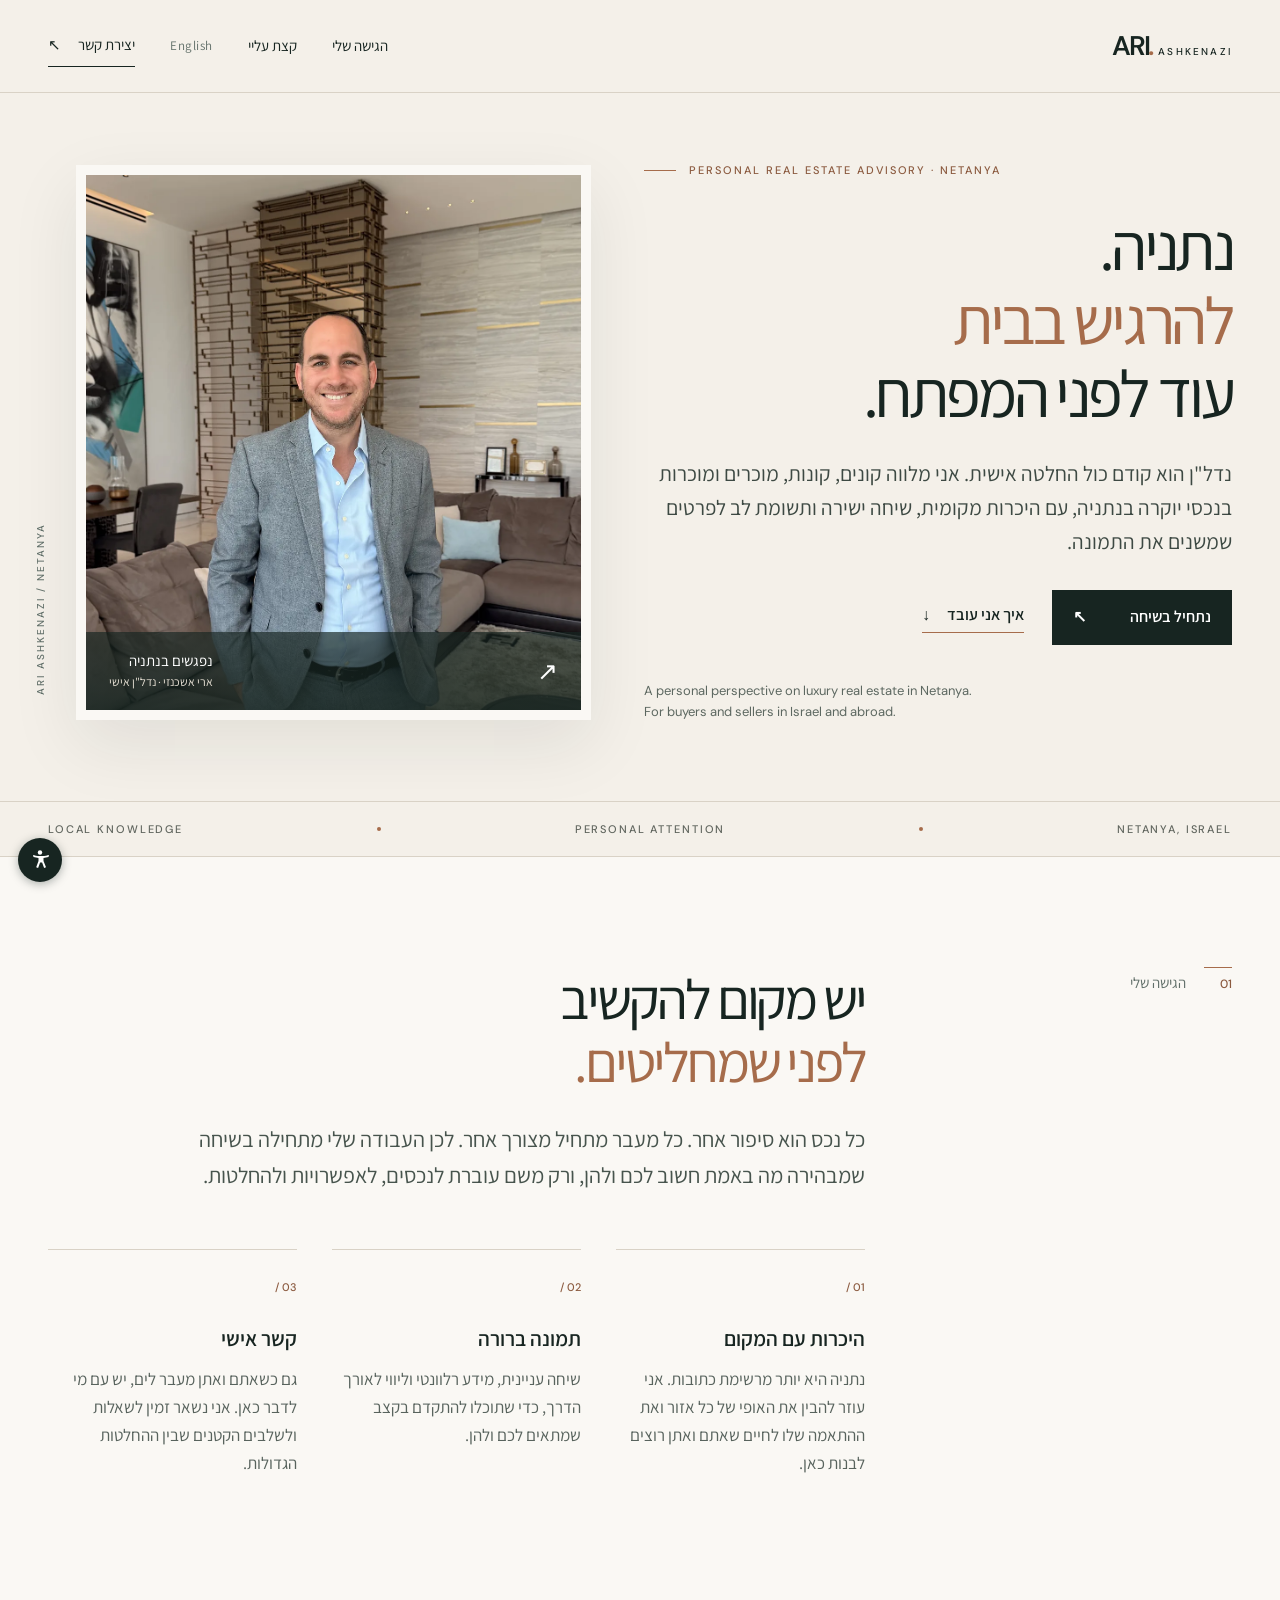
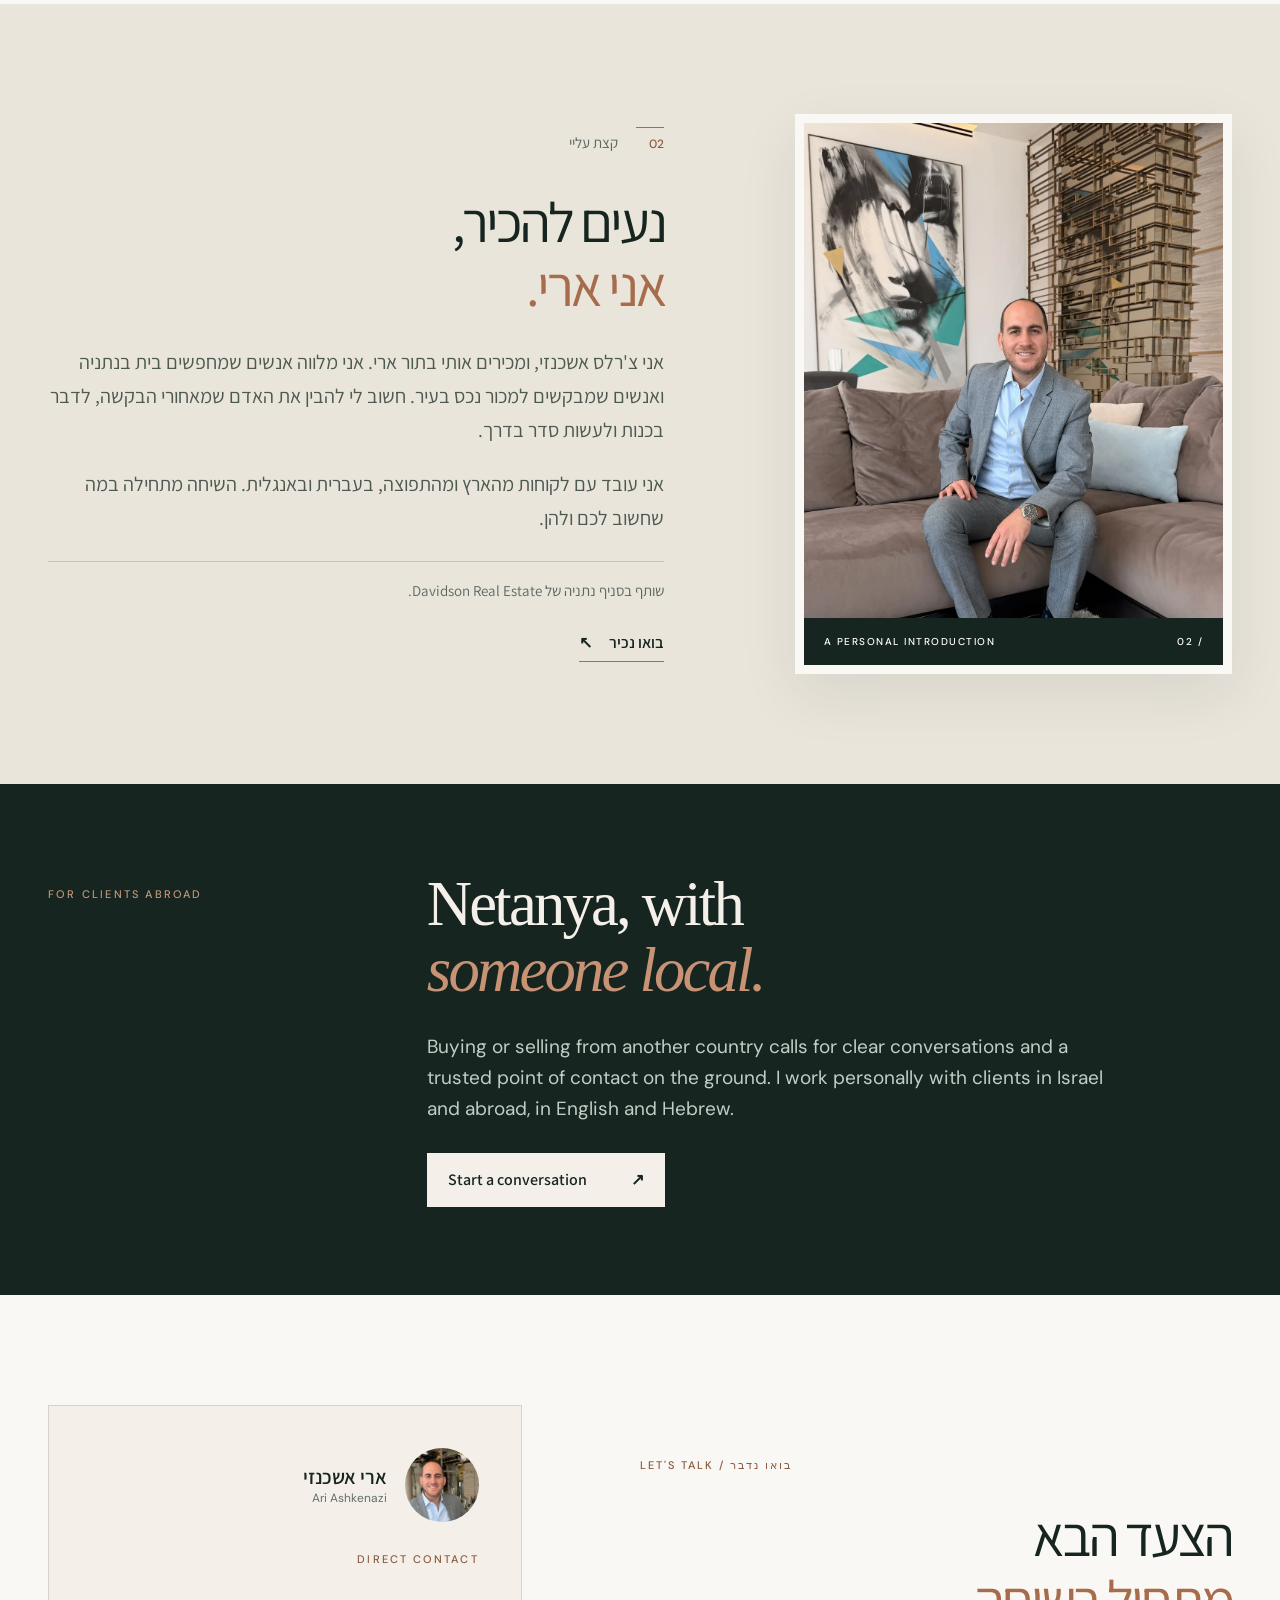
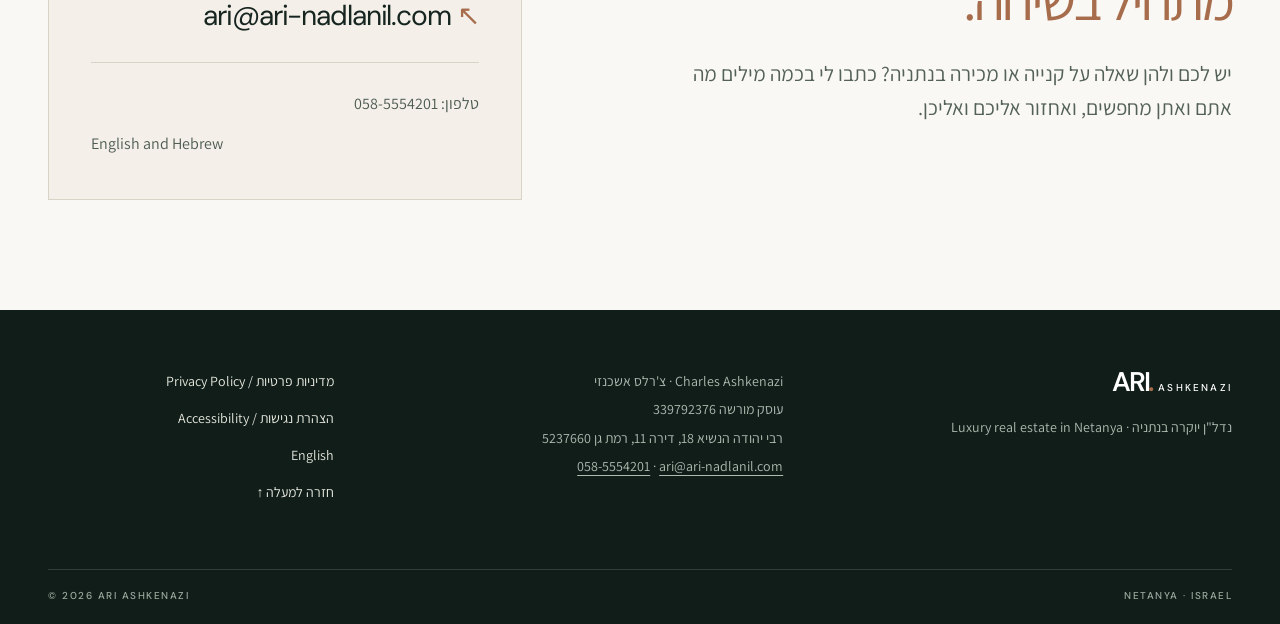
==== commit 49c1463f: "Show exact legal name Charles Ashkenazi on every page (Meta verification) Co-Authored-By: Claude Opu" ====
--- a/index.html
+++ b/index.html
@@ -4,7 +4,7 @@
   <meta charset="utf-8">
   <meta name="viewport" content="width=device-width, initial-scale=1">
   <meta name="theme-color" content="#172521">
-  <meta name="description" content="ארי (צ'רלס) אשכנזי - ליווי אישי בקנייה ובמכירה של נדל״ן יוקרה בנתניה. Charles Ashkenazi, luxury real estate in Netanya.">
+  <meta name="description" content="צ'רלס אשכנזי (ארי) - ליווי אישי בקנייה ובמכירה של נדל״ן יוקרה בנתניה. Charles Ashkenazi, luxury real estate in Netanya.">
   <title>ארי אשכנזי | נדל"ן יוקרה בנתניה</title>
   <link rel="canonical" href="https://ari-nadlanil.com/">
   <link rel="alternate" hreflang="he" href="https://ari-nadlanil.com/">
@@ -22,8 +22,9 @@
   {
     "@context": "https://schema.org",
     "@type": "RealEstateAgent",
-    "name": "ארי (צ'רלס) אשכנזי",
-    "alternateName": "Ari (Charles) Ashkenazi",
+    "name": "Charles Ashkenazi",
+    "legalName": "Charles Ashkenazi",
+    "alternateName": ["צ'רלס אשכנזי", "ארי אשכנזי", "Ari Ashkenazi"],
     "url": "https://ari-nadlanil.com/",
     "image": "https://ari-nadlanil.com/assets/ari-hero.webp",
     "email": "ari@ari-nadlanil.com",
@@ -214,7 +215,7 @@
     <section class="about section-pad" id="about">
       <div class="shell about-grid">
         <div class="portrait-frame"><img src="assets/ari-about.webp" alt="ארי אשכנזי יושב בחלל מגורים" width="1125" height="2000" loading="lazy" decoding="async"><div class="portrait-foot">A PERSONAL INTRODUCTION <span>02 /</span></div></div>
-        <div class="about-copy"><div class="section-label"><span>02</span><span>קצת עליי</span></div><h2>נעים להכיר,<br><em>אני ארי.</em></h2><p>אני ארי (צ'רלס) אשכנזי. אני מלווה אנשים שמחפשים בית בנתניה ואנשים שמבקשים למכור נכס בעיר. חשוב לי להבין את האדם שמאחורי הבקשה, לדבר בכנות ולעשות סדר בדרך.</p><p>אני עובד עם לקוחות מהארץ ומהתפוצה, בעברית ובאנגלית. השיחה מתחילה במה שחשוב לכם ולהן.</p><p class="affiliation">שותף בסניף נתניה של Davidson Real Estate.</p><a class="text-link" href="mailto:ari@ari-nadlanil.com?subject=היכרות%20עם%20ארי">בואו נכיר <span aria-hidden="true">↖</span></a></div>
+        <div class="about-copy"><div class="section-label"><span>02</span><span>קצת עליי</span></div><h2>נעים להכיר,<br><em>אני ארי.</em></h2><p>אני צ'רלס אשכנזי, ומכירים אותי בתור ארי. אני מלווה אנשים שמחפשים בית בנתניה ואנשים שמבקשים למכור נכס בעיר. חשוב לי להבין את האדם שמאחורי הבקשה, לדבר בכנות ולעשות סדר בדרך.</p><p>אני עובד עם לקוחות מהארץ ומהתפוצה, בעברית ובאנגלית. השיחה מתחילה במה שחשוב לכם ולהן.</p><p class="affiliation">שותף בסניף נתניה של Davidson Real Estate.</p><a class="text-link" href="mailto:ari@ari-nadlanil.com?subject=היכרות%20עם%20ארי">בואו נכיר <span aria-hidden="true">↖</span></a></div>
       </div>
     </section>
 
@@ -223,6 +224,6 @@
     <section class="contact section-pad" id="contact"><div class="shell contact-grid"><div><p class="eyebrow">LET'S TALK / בואו נדבר</p><h2>הצעד הבא<br><em>מתחיל בשיחה.</em></h2><p>יש לכם ולהן שאלה על קנייה או מכירה בנתניה? כתבו לי בכמה מילים מה אתם ואתן מחפשים, ואחזור אליכם ואליכן.</p></div><div class="contact-card"><div class="contact-person"><img src="assets/ari-contact.webp" alt="פורטרט של ארי אשכנזי" width="1350" height="1800" loading="lazy" decoding="async"><div><strong>ארי אשכנזי</strong><span lang="en">Ari Ashkenazi</span></div></div><span class="contact-card-label">DIRECT CONTACT</span><a class="contact-email" href="mailto:ari@ari-nadlanil.com">ari@ari-nadlanil.com <span aria-hidden="true">↖</span></a><div class="contact-rule"></div><span>טלפון: <a href="tel:+972585554201" dir="ltr">058-5554201</a></span><span lang="en" dir="ltr">English and Hebrew</span></div></div></section>
   </main>
 
-  <footer class="site-footer"><div class="shell footer-grid"><div><a class="wordmark footer-mark" href="index.html"><span>ARI<span class="mark-dot">.</span></span><small>ASHKENAZI</small></a><p>נדל"ן יוקרה בנתניה · Luxury real estate in Netanya</p></div><div class="footer-legal"><p>ארי (צ'רלס) אשכנזי / Charles Ashkenazi</p><p>עוסק מורשה 339792376</p><p>רבי יהודה הנשיא 18, דירה 11, רמת גן 5237660</p><p><a href="mailto:ari@ari-nadlanil.com">ari@ari-nadlanil.com</a> · <a href="tel:+972585554201" dir="ltr">058-5554201</a></p></div><div class="footer-links"><a href="privacy.html">מדיניות פרטיות / Privacy Policy</a><a href="negishut.html">הצהרת נגישות / Accessibility</a><a href="en/" lang="en" hreflang="en">English</a><a href="#main">חזרה למעלה ↑</a></div></div><div class="shell footer-bottom"><span>© 2026 ARI ASHKENAZI</span><span>NETANYA · ISRAEL</span></div></footer>
+  <footer class="site-footer"><div class="shell footer-grid"><div><a class="wordmark footer-mark" href="index.html"><span>ARI<span class="mark-dot">.</span></span><small>ASHKENAZI</small></a><p>נדל"ן יוקרה בנתניה · Luxury real estate in Netanya</p></div><div class="footer-legal"><p>Charles Ashkenazi · צ'רלס אשכנזי</p><p>עוסק מורשה 339792376</p><p>רבי יהודה הנשיא 18, דירה 11, רמת גן 5237660</p><p><a href="mailto:ari@ari-nadlanil.com">ari@ari-nadlanil.com</a> · <a href="tel:+972585554201" dir="ltr">058-5554201</a></p></div><div class="footer-links"><a href="privacy.html">מדיניות פרטיות / Privacy Policy</a><a href="negishut.html">הצהרת נגישות / Accessibility</a><a href="en/" lang="en" hreflang="en">English</a><a href="#main">חזרה למעלה ↑</a></div></div><div class="shell footer-bottom"><span>© 2026 ARI ASHKENAZI</span><span>NETANYA · ISRAEL</span></div></footer>
 </body>
 </html>
